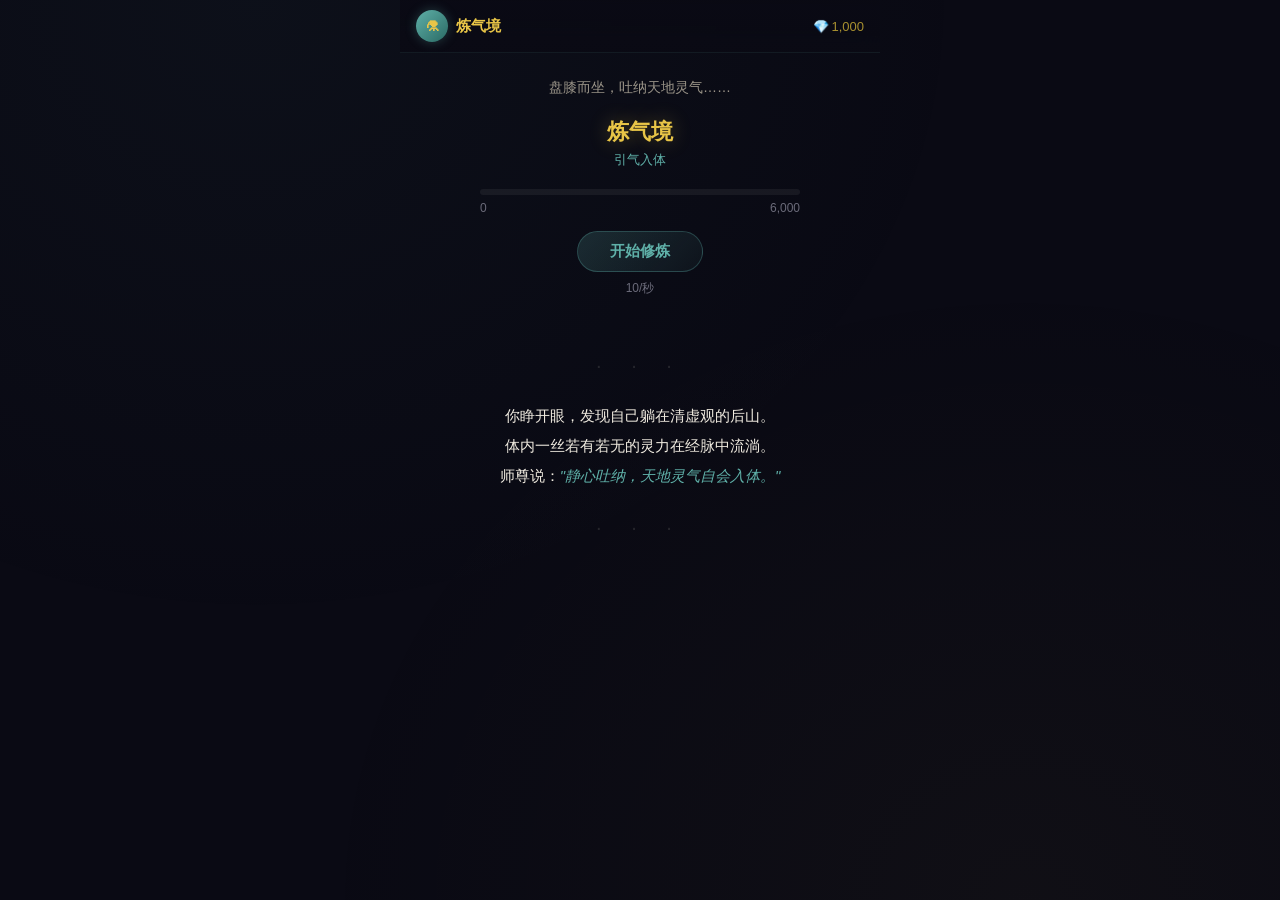
==== index_scroll.html @ 84c9aa70 "v4 一卷修仙 - 放弃12页架构,回归HTML5擅长的卷轴叙事" ====
<!DOCTYPE html>
<html lang="zh-CN">
<head>
<meta charset="UTF-8">
<meta name="viewport" content="width=device-width,initial-scale=1,maximum-scale=1,user-scalable=no">
<title>一卷修仙</title>
<style>
:root {
    --void: #0a0a14;
    --ink: #12122a;
    --jade: #5fb0a8;
    --gold: #e8c547;
    --gold-dim: #a89030;
    --paper: #f0ebe0;
    --paper-dim: #9a9488;
    --mist: #6b6b7a;
    --red: #c0392b;
    --card: rgba(18,18,42,0.85);
    --fade-line: rgba(240,235,224,0.06);
}
* { margin:0; padding:0; box-sizing:border-box; }
html { scroll-behavior:smooth; }
body {
    background: var(--void);
    color: var(--paper);
    font-family: 'STKaiti','KaiTi','楷体','Microsoft YaHei','微软雅黑',sans-serif;
    min-height:100vh;
    overflow-x:hidden;
    user-select:none;
    -webkit-user-select:none;
    -webkit-tap-highlight-color:transparent;
}
body::before {
    content:''; position:fixed; inset:0;
    background:
        radial-gradient(ellipse at 20% 0%, rgba(95,176,168,0.04) 0%, transparent 50%),
        radial-gradient(ellipse at 80% 100%, rgba(232,197,71,0.03) 0%, transparent 50%);
    pointer-events:none; z-index:0;
}
.app { max-width:480px; margin:0 auto; position:relative; z-index:1; }

/* ===== 顶栏 ===== */
.top-bar {
    position:sticky; top:0; z-index:100;
    display:flex; align-items:center; justify-content:space-between;
    padding:10px 16px;
    background:linear-gradient(180deg,rgba(10,10,20,0.96),rgba(10,10,20,0.88));
    backdrop-filter:blur(12px); -webkit-backdrop-filter:blur(12px);
    border-bottom:1px solid rgba(95,176,168,0.1);
}
.top-realm {
    display:flex; align-items:center; gap:8px;
    font-size:15px; font-weight:bold; color:var(--gold);
}
.top-realm .badge {
    width:32px; height:32px; border-radius:50%;
    background:linear-gradient(135deg,var(--jade),#2a6a64);
    display:flex; align-items:center; justify-content:center;
    font-size:16px; box-shadow:0 0 12px rgba(95,176,168,0.3);
}
.top-stones { font-size:13px; color:var(--gold-dim); }
.top-stones .icon { margin-right:2px; }

/* ===== 提示浮层 ===== */
.toast {
    position:fixed; top:60px; left:50%; transform:translateX(-50%) translateY(-20px);
    background:rgba(232,197,71,0.15); color:var(--gold);
    padding:6px 16px; border-radius:20px; font-size:13px;
    border:1px solid rgba(232,197,71,0.25);
    opacity:0; transition:all 0.4s; pointer-events:none; z-index:200;
}
.toast.show { opacity:1; transform:translateX(-50%) translateY(0); }
.toast.error { background:rgba(192,57,43,0.15); color:var(--red); border-color:rgba(192,57,43,0.25); }

/* ===== 主滚动区 ===== */
.scroll { padding:0 0 120px; }

/* ===== 叙事间隔 ===== */
.narrative {
    padding:28px 20px 20px; text-align:center;
    font-size:15px; line-height:2; color:var(--paper-dim);
    position:relative;
}
.narrative::before,.narrative::after {
    content:'· · ·'; display:block; text-align:center;
    color:rgba(240,235,224,0.12); font-size:20px; letter-spacing:12px;
    margin-bottom:16px;
}
.narrative::after { margin-bottom:0; margin-top:16px; }
.narrative.fresh { color:var(--paper); animation:fadeUp 0.8s ease; }

/* ===== 修炼区 ===== */
.cultivate-section {
    padding:20px; text-align:center;
}
.cultivate-section .intro {
    font-size:14px; color:var(--paper-dim); line-height:2;
    margin-bottom:16px;
}
.realm-display {
    display:inline-flex; flex-direction:column; align-items:center;
    margin-bottom:20px;
}
.realm-display .name {
    font-size:22px; font-weight:bold; color:var(--gold);
    text-shadow:0 0 20px rgba(232,197,71,0.3);
    margin-bottom:4px;
}
.realm-display .sub {
    font-size:13px; color:var(--jade);
}
.progress-wrap {
    width:100%; max-width:320px; margin:0 auto 16px;
}
.progress-bar {
    height:6px; background:rgba(255,255,255,0.06);
    border-radius:3px; overflow:hidden; margin-bottom:6px;
}
.progress-fill {
    height:100%; border-radius:3px;
    background:linear-gradient(90deg,var(--jade),var(--gold));
    transition:width 0.3s;
    box-shadow:0 0 8px rgba(95,176,168,0.4);
}
.progress-label {
    display:flex; justify-content:space-between;
    font-size:12px; color:var(--mist);
}

/* ===== 按钮 ===== */
.btn {
    display:inline-block; padding:10px 32px; border-radius:24px;
    font-size:15px; font-family:inherit; font-weight:bold;
    cursor:pointer; transition:all 0.3s;
    border:1px solid transparent;
    position:relative; overflow:hidden;
}
.btn-cultivate {
    background:linear-gradient(135deg,rgba(95,176,168,0.2),rgba(95,176,168,0.05));
    border-color:rgba(95,176,168,0.3); color:var(--jade);
}
.btn-cultivate:hover { border-color:var(--jade); box-shadow:0 0 20px rgba(95,176,168,0.2); }
.btn-cultivate.active {
    background:linear-gradient(135deg,var(--jade),#2a6a64);
    color:#fff; border-color:var(--jade);
    animation:pulse 2s infinite;
}
.btn-breakthrough {
    background:linear-gradient(135deg,rgba(232,197,71,0.25),rgba(232,197,71,0.08));
    border-color:rgba(232,197,71,0.35); color:var(--gold);
    font-size:18px; padding:14px 48px; letter-spacing:4px;
}
.btn-breakthrough:hover { border-color:var(--gold); box-shadow:0 0 30px rgba(232,197,71,0.25); }
.btn-sm {
    padding:6px 16px; font-size:13px; border-radius:16px;
}
.btn-buy {
    background:rgba(232,197,71,0.12); border-color:rgba(232,197,71,0.25); color:var(--gold-dim);
}
.btn-buy:hover { border-color:var(--gold); color:var(--gold); }
.btn-learn {
    background:rgba(95,176,168,0.12); border-color:rgba(95,176,168,0.25); color:var(--jade);
}
.btn-learn:hover { border-color:var(--jade); }
.btn-owned { opacity:0.4; cursor:default; }
.btn-choice {
    background:rgba(95,176,168,0.1); border-color:rgba(95,176,168,0.2); color:var(--paper);
    width:100%; text-align:left; padding:12px 16px; border-radius:12px; margin-bottom:6px;
}
.btn-choice:hover { border-color:var(--jade); background:rgba(95,176,168,0.15); }

/* ===== 系统卡片 ===== */
.system-section {
    margin:16px 16px 24px;
    background:var(--card);
    border:1px solid rgba(95,176,168,0.08);
    border-radius:16px;
    padding:20px;
    backdrop-filter:blur(8px);
    display:none;
}
.system-section.unlocked { display:block; animation:fadeUp 0.5s ease; }
.system-section .section-title {
    font-size:16px; font-weight:bold; color:var(--gold);
    margin-bottom:16px; display:flex; align-items:center; gap:8px;
}
.system-section .section-title::before { content:'✦'; color:var(--gold); font-size:14px; }

/* 功法卡片 */
.skill-card {
    display:flex; align-items:center; justify-content:space-between;
    padding:12px; margin-bottom:8px;
    background:rgba(255,255,255,0.03); border-radius:10px;
    border:1px solid rgba(255,255,255,0.04);
}
.skill-card:last-child { margin-bottom:0; }
.skill-info { flex:1; }
.skill-info .name { font-size:14px; color:var(--paper); margin-bottom:2px; }
.skill-info .name .grade { font-size:12px; margin-left:6px; }
.skill-info .name .grade.earth { color:#7b5ea7; }
.skill-info .name .grade.spirit { color:#5fb0a8; }
.skill-info .name .grade.sky { color:var(--gold); }
.skill-info .desc { font-size:12px; color:var(--mist); }
.skill-cost { font-size:12px; color:var(--gold-dim); margin-right:8px; flex-shrink:0; }

/* 丹药卡片 */
.pill-card {
    display:flex; align-items:center; justify-content:space-between;
    padding:10px 12px; margin-bottom:6px;
    background:rgba(255,255,255,0.03); border-radius:10px;
    border:1px solid rgba(255,255,255,0.04);
}
.pill-card:last-child { margin-bottom:0; }
.pill-info .name { font-size:13px; color:var(--paper); }
.pill-info .effect { font-size:12px; color:var(--mist); }
.pill-cost { font-size:12px; color:var(--gold-dim); margin-right:8px; }
.pill-qty { font-size:12px; color:var(--jade); margin-right:8px; }

/* 商店物品 */
.shop-card {
    display:flex; align-items:center; justify-content:space-between;
    padding:10px 12px; margin-bottom:6px;
    background:rgba(255,255,255,0.03); border-radius:10px;
    border:1px solid rgba(255,255,255,0.04);
}
.shop-card:last-child { margin-bottom:0; }

/* 奇遇卡片 */
.encounter-card {
    margin:24px 16px; padding:20px;
    background:linear-gradient(135deg,rgba(232,197,71,0.05),rgba(95,176,168,0.05));
    border:1px solid rgba(232,197,71,0.15); border-radius:16px;
    animation:slideIn 0.5s ease;
}
.encounter-card .enc-title {
    font-size:15px; font-weight:bold; color:var(--gold); margin-bottom:10px;
}
.encounter-card .enc-desc {
    font-size:13px; color:var(--paper-dim); line-height:1.8; margin-bottom:14px;
}
.encounter-card .enc-resolved {
    color:var(--mist); font-style:italic;
}

/* 突破区 */
.breakthrough-zone {
    margin:24px 16px; padding:24px;
    background:linear-gradient(135deg,rgba(232,197,71,0.08),rgba(255,165,0,0.04));
    border:2px solid rgba(232,197,71,0.3); border-radius:20px;
    text-align:center;
    display:none; animation:fadeUp 0.5s ease;
}
.breakthrough-zone.ready { display:block; }
.breakthrough-zone .bt-arrow { font-size:24px; color:var(--gold-dim); margin:8px 0; }
.breakthrough-zone .bt-rate { font-size:13px; color:var(--mist); margin:12px 0; }

/* 底部占位 */
.bottom-pad { height:80px; }

/* ===== 动画 ===== */
@keyframes fadeUp {
    from { opacity:0; transform:translateY(16px); }
    to { opacity:1; transform:translateY(0); }
}
@keyframes slideIn {
    from { opacity:0; transform:translateX(-20px); }
    to { opacity:1; transform:translateX(0); }
}
@keyframes pulse {
    0%,100% { box-shadow:0 0 8px rgba(95,176,168,0.3); }
    50% { box-shadow:0 0 20px rgba(95,176,168,0.6); }
}
@keyframes breakthroughFlash {
    0% { box-shadow:0 0 0 rgba(232,197,71,0); }
    50% { box-shadow:0 0 60px rgba(232,197,71,0.6),0 0 120px rgba(255,165,0,0.3); }
    100% { box-shadow:0 0 0 rgba(232,197,71,0); }
}
.breakthrough-success { animation:breakthroughFlash 1.5s ease; }

/* 响应式 */
@media (max-width:400px) {
    .system-section { margin:10px 10px 18px; padding:14px; }
    .encounter-card { margin:18px 10px; padding:16px; }
    .cultivate-section { padding:16px 12px; }
}
</style>
</head>
<body>
<div class="app">
    <!-- 顶栏 -->
    <div class="top-bar">
        <div class="top-realm">
            <div class="badge" id="topBadge">⚗</div>
            <span id="topRealm">炼气境</span>
        </div>
        <div class="top-stones"><span class="icon">💎</span><span id="topStones">0</span></div>
    </div>

    <!-- 提示 -->
    <div class="toast" id="toast"></div>

    <!-- 主滚动 -->
    <div class="scroll" id="scroll">

        <!-- 修炼区 -->
        <div class="cultivate-section" id="cultivateSection">
            <div class="intro" id="introText">盘膝而坐，吐纳天地灵气……</div>
            <div class="realm-display">
                <div class="name" id="realmName">炼气境</div>
                <div class="sub" id="subLevelText">第一层</div>
            </div>
            <div class="progress-wrap">
                <div class="progress-bar"><div class="progress-fill" id="progressFill" style="width:0%"></div></div>
                <div class="progress-label">
                    <span id="progressCurrent">0</span>
                    <span id="progressTarget">1,000</span>
                </div>
            </div>
            <button class="btn btn-cultivate" id="btnCultivate" onclick="toggleCultivate()">开始修炼</button>
            <div style="font-size:12px;color:var(--mist);margin-top:8px;" id="speedDisplay">10/秒</div>
        </div>

        <!-- 突破区 -->
        <div class="breakthrough-zone" id="breakthroughZone">
            <div style="font-size:16px;color:var(--gold);font-weight:bold;" id="btFrom">炼气境</div>
            <div class="bt-arrow">↓ 突破 ↓</div>
            <div style="font-size:18px;color:var(--gold);font-weight:bold;" id="btTo">筑基境</div>
            <div class="bt-rate">成功率 <span id="btRate" style="color:var(--jade);font-weight:bold;">75%</span></div>
            <button class="btn btn-breakthrough" onclick="attemptBreakthrough()">冲 击 境 界</button>
        </div>

        <!-- 叙事间隔（动态插入） -->
        <div id="narrativeZone"></div>

        <!-- 功法区 -->
        <div class="system-section" id="skillsSection">
            <div class="section-title">功法阁</div>
            <div id="skillsList"></div>
        </div>

        <!-- 丹药区 -->
        <div class="system-section" id="pillsSection">
            <div class="section-title">炼丹房</div>
            <div id="pillsList"></div>
        </div>

        <!-- 商店区 -->
        <div class="system-section" id="shopSection">
            <div class="section-title">灵宝阁</div>
            <div id="shopList"></div>
        </div>

        <!-- 奇遇动态插入点 -->
        <div id="encounterZone"></div>

        <div class="bottom-pad"></div>
    </div>
</div>

<script>
// ==================== 游戏数据 ====================
const REALMS = [
    { id:1, name:'炼气境', short:'炼气', subNames:['引气入体','灵气运转','内视周天','气贯百骸','丹田初开','灵气化雾','神念初成','内外合一','炼气圆满'], cult:[0,100,250,500,900,1500,2500,4000,6000], speed:1.0, slots:1, btRate:85 },
    { id:2, name:'筑基境', short:'筑基', subNames:['灵力凝液','经脉重塑','神识开辟','真元初生','道基稳固','神念如丝','百脉贯通','灵力汹涌','筑基圆满'], cult:[6000,7500,9500,12000,15500,20000,26000,34000,44000], speed:1.5, slots:2, btRate:75 },
    { id:3, name:'金丹境', short:'金丹', subNames:['丹胚凝结','心火煅丹','金纹浮现','灵丹旋转','丹气外放','神通初显','丹成九转','七彩丹霞','金丹圆满'], cult:[44000,55000,69000,86000,107000,133000,165000,205000,255000], speed:2.0, slots:3, btRate:65 },
    { id:4, name:'元婴境', short:'元婴', subNames:['神识化婴','元婴初啼','灵婴成长','元婴出窍','神游太虚','元婴御剑','灵婴通玄','天劫感应','元婴圆满'], cult:[255000,310000,380000,470000,580000,720000,890000,1100000,1360000], speed:3.0, slots:4, btRate:55 },
    { id:5, name:'化神境', short:'化神', subNames:['法则初悟','分魂炼神','神域雏形','万法归宗','天人感应','神念化界','因果初窥','道心通明','化神圆满'], cult:[1360000,1650000,2000000,2420000,2930000,3550000,4300000,5200000,6300000], speed:5.0, slots:5, btRate:45 },
];

const SKILL_GRADES = { earth:'地品', spirit:'灵品', sky:'天品' };
const SKILL_GRADE_COLORS = { earth:'earth', spirit:'spirit', sky:'sky' };

const SKILLS = [
    { id:1, name:'归元吐纳术', grade:'earth', realm:2, cost:500,  desc:'吐纳效率+10%',    effect:{speedBonus:0.1} },
    { id:2, name:'星辰引气诀', grade:'earth', realm:2, cost:800,  desc:'夜间修炼速度+20%', effect:{speedBonus:0.15} },
    { id:3, name:'青木长生功', grade:'spirit', realm:2, cost:2000, desc:'修炼速度+25%',    effect:{speedBonus:0.25} },
    { id:4, name:'太乙真经',   grade:'spirit', realm:3, cost:5000, desc:'修炼速度+35%',    effect:{speedBonus:0.35} },
    { id:5, name:'五雷正法',   grade:'spirit', realm:3, cost:3000, desc:'突破成功率+10%',  effect:{btBonus:0.10} },
    { id:6, name:'九天玄功',   grade:'sky',    realm:4, cost:12000,desc:'修炼速度+50%',    effect:{speedBonus:0.50} },
    { id:7, name:'混沌吞天诀', grade:'sky',    realm:5, cost:30000,desc:'修炼速度+80%',    effect:{speedBonus:0.80} },
];

const RECIPES = [
    { id:1, name:'聚气散',  realm:3, cost:200,  desc:'瞬间获得500修为', effect:{cultivation:500} },
    { id:2, name:'凝神丹',  realm:3, cost:400,  desc:'修炼速度翻倍(30秒)', effect:{speedBoost:2, duration:30} },
    { id:3, name:'筑基丹',  realm:3, cost:1000, desc:'突破成功率+20%',     effect:{btBonus:0.20} },
    { id:4, name:'升婴丹',  realm:4, cost:3000, desc:'突破成功率+30%',     effect:{btBonus:0.30} },
];

const STORE_ITEMS = [
    { id:1, name:'灵草',     realm:3, cost:150,  desc:'炼丹材料' },
    { id:2, name:'玄铁',     realm:3, cost:300,  desc:'炼制法器' },
    { id:3, name:'悟道茶',   realm:4, cost:2000, desc:'修为+2000' },
    { id:4, name:'灵石碎块', realm:3, cost:500,  desc:'获得1000灵石', effect:{stones:1000} },
];

const ENCOUNTERS = [
    { desc:'路遇一位白须老者，他打量你片刻，微微一笑。', choices:[
        { text:'上前请教', result:'老者传授了你一段口诀，修为大增！', effect:{cultivation:500} },
        { text:'拱手作别', result:'老者飘然远去，留下一个储物袋。',  effect:{stones:300} },
    ]},
    { desc:'前方山谷间隐隐有宝光闪烁，似乎有灵物出世。', choices:[
        { text:'前往探查', result:'你发现了一株千年灵芝！', effect:{cultivation:800} },
        { text:'绕道而行', result:'安全通过，但总觉得错过了什么。', effect:{stones:100} },
    ]},
    { desc:'一只受伤的灵狐拦住了去路，哀求地望着你。', choices:[
        { text:'出手救治', result:'灵狐感激涕零，引你找到一处灵脉。', effect:{cultivation:1000} },
        { text:'置之不理', result:'灵狐哀鸣一声消失在丛林中。', effect:{} },
    ]},
    { desc:'天边乌云汇聚，雷声隐隐，似有人在此渡劫。', choices:[
        { text:'远观感悟', result:'观摩雷劫让你对天道有了新的体悟。', effect:{cultivation:600} },
        { text:'速速远离', result:'你安全离开，顺手捡到一块雷击木。', effect:{stones:500} },
    ]},
];

// ==================== 玩家状态 ====================
let player = {
    realm: 1,
    subLevel: 1,
    cultivation: 0,
    spiritStones: 1000,
    skills: [],
    pills: {},
    autoCultivating: false,
    encounterTimer: 0,
    speedBoost: { active:false, multiplier:1, endTime:0 },
    btBoosts: [],
};

// ==================== 存档 ====================
function save() {
    localStorage.setItem('scroll_cultivation', JSON.stringify(player));
}
function load() {
    const raw = localStorage.getItem('scroll_cultivation');
    if (raw) {
        try {
            const saved = JSON.parse(raw);
            player = { ...player, ...saved };
        } catch(e) {}
    }
}

// ==================== 工具 ====================
function fmt(n) {
    if (n >= 1e8) return (n/1e8).toFixed(1)+'亿';
    if (n >= 1e4) return (n/1e4).toFixed(1)+'万';
    return Math.floor(n).toLocaleString();
}
function getRealm() { return REALMS[player.realm - 1]; }
function getSubCult(realmIdx, subIdx) {
    const r = REALMS[realmIdx];
    return r.cult[Math.min(subIdx, 8)] || r.cult[8];
}
function getTotalSpeedBonuses() {
    let bonus = 0;
    player.skills.forEach(sid => {
        const sk = SKILLS.find(s => s.id === sid);
        if (sk && sk.effect.speedBonus) bonus += sk.effect.speedBonus;
    });
    return bonus;
}
function getCultivationGain() {
    const realm = getRealm();
    let base = 10 * realm.speed;
    base *= (1 + getTotalSpeedBonuses());
    if (player.speedBoost.active && Date.now() < player.speedBoost.endTime) {
        base *= player.speedBoost.multiplier;
    }
    return Math.floor(base);
}
function getBtRate() {
    const realm = getRealm();
    let rate = realm.btRate / 100;
    player.skills.forEach(sid => {
        const sk = SKILLS.find(s => s.id === sid);
        if (sk && sk.effect.btBonus) rate += sk.effect.btBonus;
    });
    player.btBoosts.forEach(b => rate += b);
    return Math.min(0.95, rate);
}

// ==================== 渲染 ====================
function updateTopBar() {
    const realm = getRealm();
    document.getElementById('topRealm').textContent = realm.name;
    document.getElementById('topBadge').textContent = ['⚗','🔮','💎','👁','🌟'][Math.min(player.realm-1, 4)];
    document.getElementById('topStones').textContent = fmt(player.spiritStones);
}
function updateCultivateSection() {
    const realm = getRealm();
    const subIdx = player.subLevel - 1;
    document.getElementById('realmName').textContent = realm.name;
    document.getElementById('subLevelText').textContent = realm.subNames[subIdx] || `第${player.subLevel}层`;
    document.getElementById('speedDisplay').textContent = getCultivationGain() + '/秒';

    const currentTarget = getSubCult(player.realm - 1, subIdx);
    const prevTarget = subIdx > 0 ? getSubCult(player.realm - 1, subIdx - 1) : 0;
    const range = currentTarget - prevTarget;
    const progress = range > 0 ? Math.min(100, ((player.cultivation - prevTarget) / range) * 100) : 0;

    document.getElementById('progressFill').style.width = progress + '%';
    document.getElementById('progressCurrent').textContent = fmt(player.cultivation);
    document.getElementById('progressTarget').textContent = fmt(currentTarget);

    // 突破按钮
    const btn = document.getElementById('btnCultivate');
    if (player.autoCultivating) {
        btn.textContent = '修炼中…';
        btn.classList.add('active');
    } else {
        btn.textContent = '开始修炼';
        btn.classList.remove('active');
    }

    // 突破区
    const btZone = document.getElementById('breakthroughZone');
    if (player.subLevel >= 10 && player.realm < REALMS.length) {
        btZone.classList.add('ready');
        const nextRealm = REALMS[player.realm];
        document.getElementById('btFrom').textContent = realm.name;
        document.getElementById('btTo').textContent = nextRealm.name;
        document.getElementById('btRate').textContent = Math.floor(getBtRate() * 100) + '%';
    } else {
        btZone.classList.remove('ready');
    }
}
function renderSkills() {
    const container = document.getElementById('skillsList');
    const realm = getRealm();
    let html = '';
    const available = SKILLS.filter(s => s.realm <= player.realm);
    if (available.length === 0) {
        html = '<div style="text-align:center;color:var(--mist);padding:16px;">暂无可用功法</div>';
    } else {
        available.forEach(sk => {
            const owned = player.skills.includes(sk.id);
            html += `<div class="skill-card">
                <div class="skill-info">
                    <div class="name">${sk.name}<span class="grade ${SKILL_GRADE_COLORS[sk.grade]}">${SKILL_GRADES[sk.grade]}</span></div>
                    <div class="desc">${sk.desc}</div>
                </div>
                ${owned
                    ? '<span class="skill-cost" style="color:var(--jade);">已习得</span>'
                    : `<span class="skill-cost">💎${fmt(sk.cost)}</span><button class="btn btn-sm btn-learn" onclick="learnSkill(${sk.id})">参悟</button>`
                }
            </div>`;
        });
    }
    container.innerHTML = html;
}
function renderPills() {
    const container = document.getElementById('pillsList');
    let html = '';
    const available = RECIPES.filter(r => r.realm <= player.realm);
    if (available.length === 0) {
        html = '<div style="text-align:center;color:var(--mist);padding:16px;">丹炉冷清，暂无可炼之丹</div>';
    } else {
        available.forEach(r => {
            const qty = player.pills[r.id] || 0;
            html += `<div class="pill-card">
                <div class="pill-info">
                    <div class="name">${r.name}</div>
                    <div class="effect">${r.desc}</div>
                </div>
                <span class="pill-qty">×${qty}</span>
                <span class="pill-cost">💎${fmt(r.cost)}</span>
                <button class="btn btn-sm btn-learn" onclick="concoctPill(${r.id})">炼制</button>
            </div>`;
        });
    }
    if (Object.values(player.pills).some(v => v > 0)) {
        html += '<div style="margin-top:12px;font-size:12px;color:var(--mist);">点击使用：</div>';
        for (const [id, qty] of Object.entries(player.pills)) {
            if (qty <= 0) continue;
            const r = RECIPES.find(r => r.id === parseInt(id));
            if (!r) continue;
            html += `<div class="pill-card" style="margin-top:4px;">
                <div class="pill-info"><div class="name">${r.name} ×${qty}</div></div>
                <button class="btn btn-sm btn-buy" onclick="usePill(${r.id})">使用</button>
            </div>`;
        }
    }
    container.innerHTML = html;
}
function renderShop() {
    const container = document.getElementById('shopList');
    let html = '';
    const available = STORE_ITEMS.filter(item => item.realm <= player.realm);
    available.forEach(item => {
        html += `<div class="shop-card">
            <div class="pill-info">
                <div class="name">${item.name}</div>
                <div class="effect">${item.desc}</div>
            </div>
            <span class="pill-cost">💎${fmt(item.cost)}</span>
            <button class="btn btn-sm btn-buy" onclick="buyItem(${item.id})">购买</button>
        </div>`;
    });
    container.innerHTML = html || '<div style="text-align:center;color:var(--mist);padding:16px;">暂无货品</div>';
}
function updateSystems() {
    // 解锁系统
    const unlockMap = { 2:'skillsSection', 3:'pillsSection', 3:'shopSection' };
    // skills unlock at realm 2
    if (player.realm >= 2) document.getElementById('skillsSection').classList.add('unlocked');
    if (player.realm >= 3) {
        document.getElementById('pillsSection').classList.add('unlocked');
        document.getElementById('shopSection').classList.add('unlocked');
    }
}
function updateAll() {
    updateTopBar();
    updateCultivateSection();
    updateSystems();
    renderSkills();
    renderPills();
    renderShop();
    save();
}

// ==================== 操作 ====================
function showToast(msg, type) {
    const t = document.getElementById('toast');
    t.textContent = msg;
    t.className = 'toast ' + (type || '');
    t.classList.add('show');
    clearTimeout(t._timeout);
    t._timeout = setTimeout(() => t.classList.remove('show'), 2000);
}
function toggleCultivate() {
    player.autoCultivating = !player.autoCultivating;
    updateCultivateSection();
}
function attemptBreakthrough() {
    if (player.subLevel < 10) { showToast('修为不足，无法突破','error'); return; }
    const rate = getBtRate();
    const success = Math.random() < rate;

    const btZone = document.getElementById('breakthroughZone');

    if (success) {
        btZone.classList.add('breakthrough-success');
        setTimeout(() => btZone.classList.remove('breakthrough-success'), 1500);

        player.realm++;
        player.subLevel = 1;
        player.cultivation = getSubCult(player.realm - 1, 0);
        player.btBoosts = [];

        const newRealm = getRealm();
        // 突破奖励灵石
        const reward = player.realm <= 3 ? 1000 : player.realm <= 5 ? 5000 : 20000;
        player.spiritStones += reward;

        // 叙事
        const narratives = [
            '', '',
            '筑基成功！丹田内灵气凝液，你的感知范围扩大了数倍。从此脱离凡胎，踏上真正的修仙之路。',
            '金丹凝聚！一颗金灿灿的丹丸悬浮丹田中央，周身百骸尽数贯通。天地灵气疯狂涌入，你可御剑飞行，亦可开炉炼丹。',
            '元婴初啼！体内灵婴睁开双眼，你第一次以神识观照天地。万物法则了然于胸，从此神游太虚，无所拘束。',
            '化神已成！法则初悟，道心通明。一念之间神识可覆盖百里，你已站在此界的巅峰——但你知道，这仅仅是开始。',
        ];
        const narrativeZone = document.getElementById('narrativeZone');
        const msg = narratives[player.realm] || `突破至${newRealm.name}！新的天地在你面前展开……`;
        narrativeZone.innerHTML = `<div class="narrative fresh">${msg}<br><span style="color:var(--gold);font-size:13px;">获得突破奖励 💎${fmt(reward)}</span></div>`;
        document.getElementById('encounterZone').innerHTML = '';

        showToast(`突破成功！踏入${newRealm.name}`);

    } else {
        showToast('突破失败！修为受损，继续修炼吧…', 'error');
        player.cultivation = Math.floor(player.cultivation * 0.7);
        player.subLevel = Math.max(1, player.subLevel - 1);
    }

    updateAll();

    // 滚动到叙事区
    setTimeout(() => {
        const nz = document.getElementById('narrativeZone');
        if (nz.children.length) nz.children[0].scrollIntoView({ behavior:'smooth', block:'center' });
    }, 200);
}
function learnSkill(id) {
    const sk = SKILLS.find(s => s.id === id);
    if (!sk) return;
    if (player.skills.includes(id)) { showToast('已习得此功法','error'); return; }
    if (player.spiritStones < sk.cost) { showToast('灵石不足','error'); return; }
    if (sk.realm > player.realm) { showToast('境界不足','error'); return; }

    player.spiritStones -= sk.cost;
    player.skills.push(id);
    showToast(`习得 ${sk.name}！`);
    updateAll();
}
function concoctPill(id) {
    const r = RECIPES.find(r => r.id === id);
    if (!r) return;
    if (player.spiritStones < r.cost) { showToast('灵石不足','error'); return; }
    player.spiritStones -= r.cost;
    player.pills[id] = (player.pills[id] || 0) + 1;
    showToast(`炼制成功：${r.name}`);
    updateAll();
}
function usePill(id) {
    const r = RECIPES.find(r => r.id === id);
    if (!r) return;
    if (!player.pills[id]) { showToast('没有此丹药','error'); return; }
    player.pills[id]--;

    const eff = r.effect;
    if (eff.cultivation) {
        player.cultivation += eff.cultivation;
        showToast(`使用${r.name}，修为+${fmt(eff.cultivation)}`);
    }
    if (eff.speedBoost) {
        player.speedBoost = { active:true, multiplier:eff.speedBoost, endTime:Date.now() + eff.duration * 1000 };
        showToast(`使用${r.name}，修炼速度×${eff.speedBoost}！(${eff.duration}秒)`);
    }
    if (eff.btBonus) {
        player.btBoosts.push(eff.btBonus);
        showToast(`使用${r.name}，突破成功率+${Math.floor(eff.btBonus*100)}%`);
    }

    updateAll();
}
function buyItem(id) {
    const item = STORE_ITEMS.find(i => i.id === id);
    if (!item) return;
    if (player.spiritStones < item.cost) { showToast('灵石不足','error'); return; }

    player.spiritStones -= item.cost;
    if (item.effect) {
        if (item.effect.stones) player.spiritStones += item.effect.stones;
        if (item.effect.cultivation) player.cultivation += item.effect.cultivation;
    }
    showToast(`购买成功：${item.name}`);
    updateAll();
}

// ==================== 奇遇系统 ====================
let activeEncounter = null;
function triggerEncounter() {
    if (player.realm < 3) return;
    if (activeEncounter) return;

    const enc = ENCOUNTERS[Math.floor(Math.random() * ENCOUNTERS.length)];
    activeEncounter = enc;

    let html = `<div class="encounter-card" id="encounterCard">
        <div class="enc-title">✦ 偶遇奇缘</div>
        <div class="enc-desc">${enc.desc}</div>`;
    enc.choices.forEach((c, i) => {
        html += `<button class="btn btn-choice" onclick="resolveEncounter(${i})">${c.text}</button>`;
    });
    html += '</div>';

    document.getElementById('encounterZone').innerHTML = html;
    setTimeout(() => {
        document.getElementById('encounterCard')?.scrollIntoView({ behavior:'smooth', block:'center' });
    }, 100);
}
function resolveEncounter(idx) {
    if (!activeEncounter) return;
    const choice = activeEncounter.choices[idx];
    const eff = choice.effect;

    if (eff.cultivation) player.cultivation += eff.cultivation;
    if (eff.stones) player.spiritStones += eff.stones;
    if (eff.skill && !player.skills.includes(eff.skill)) player.skills.push(eff.skill);

    const card = document.getElementById('encounterCard');
    if (card) {
        card.innerHTML = `<div class="enc-title">✦ ${choice.text}</div>
            <div class="enc-desc enc-resolved">${choice.result}</div>`;
        card.style.borderColor = 'rgba(95,176,168,0.2)';
    }

    showToast(choice.result);
    activeEncounter = null;
    updateAll();
}

// ==================== 游戏循环 ====================
function gameLoop() {
    if (player.autoCultivating) {
        const gain = getCultivationGain();
        player.cultivation += gain;
        player.encounterTimer += gain;

        // 检查升级
        const currentTarget = getSubCult(player.realm - 1, player.subLevel - 1);
        if (player.subLevel < 10 && player.cultivation >= currentTarget) {
            player.subLevel++;
            showToast(`突破至${getRealm().subNames[player.subLevel-1]}！`);
        }

        // 小层9后准备突破（subLevel=10）
        if (player.subLevel >= 9 && player.cultivation >= getSubCult(player.realm - 1, 8)) {
            player.subLevel = 10; // ready for breakthrough
        }

        // 奇遇触发
        if (player.encounterTimer > 5000 + Math.random() * 5000) {
            player.encounterTimer = 0;
            triggerEncounter();
        }

        updateCultivateSection();
    }

    // 速度加成过期检查
    if (player.speedBoost.active && Date.now() >= player.speedBoost.endTime) {
        player.speedBoost.active = false;
    }

    save();
}

// ==================== 启动 ====================
function init() {
    load();
    updateAll();

    // 初始状态：如果老玩家，根据境界解锁
    if (player.realm >= 2) {
        document.getElementById('skillsSection').classList.add('unlocked');
    }
    if (player.realm >= 3) {
        document.getElementById('pillsSection').classList.add('unlocked');
        document.getElementById('shopSection').classList.add('unlocked');
    }

    // 刷新修炼区
    updateCultivateSection();
}

init();
setInterval(gameLoop, 1000);

// 初始叙事
if (player.realm === 1) {
    document.getElementById('narrativeZone').innerHTML = `
        <div class="narrative fresh">
            你睁开眼，发现自己躺在清虚观的后山。<br>
            体内一丝若有若无的灵力在经脉中流淌。<br>
            师尊说：<em style="color:var(--jade);">"静心吐纳，天地灵气自会入体。"</em>
        </div>`;
}
</script>
</body>
</html>
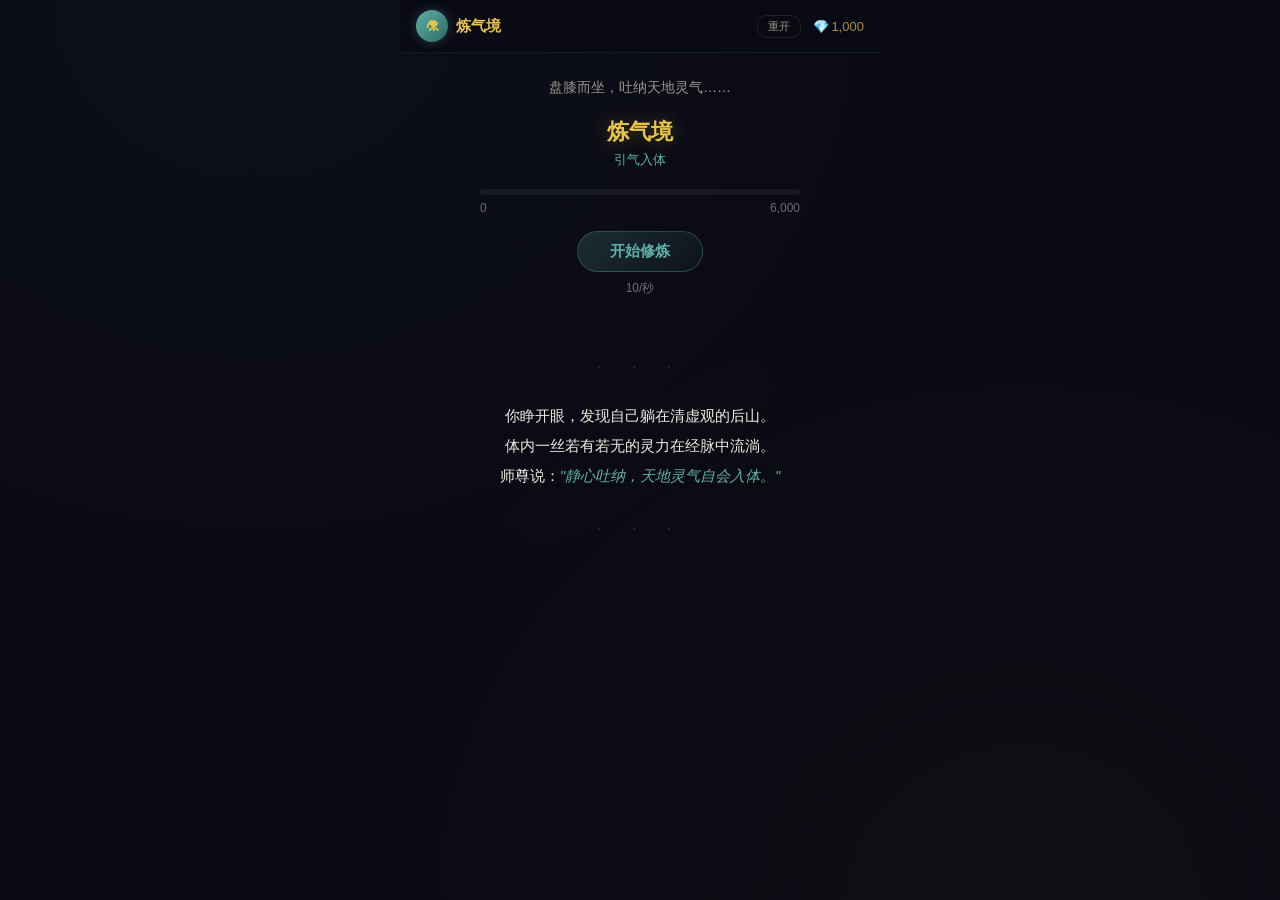
==== commit 660ac120: "添加重开按钮 修复老存档残留" ====
--- a/index_scroll.html
+++ b/index_scroll.html
@@ -293,7 +293,10 @@
             <div class="badge" id="topBadge">⚗</div>
             <span id="topRealm">炼气境</span>
         </div>
-        <div class="top-stones"><span class="icon">💎</span><span id="topStones">0</span></div>
+        <div style="display:flex;align-items:center;gap:12px;">
+            <button id="resetBtn" onclick="resetGame()" style="background:none;border:1px solid rgba(255,255,255,0.1);color:var(--paper-dim);font-size:11px;padding:3px 10px;border-radius:10px;cursor:pointer;font-family:inherit;">重开</button>
+            <div class="top-stones"><span class="icon">💎</span><span id="topStones">0</span></div>
+        </div>
     </div>
 
     <!-- 提示 -->
@@ -439,6 +442,11 @@
             player = { ...player, ...saved };
         } catch(e) {}
     }
+}
+function resetGame() {
+    if (!confirm('确定要重新开始吗？所有进度将丢失。')) return;
+    localStorage.removeItem('scroll_cultivation');
+    location.reload();
 }
 
 // ==================== 工具 ====================
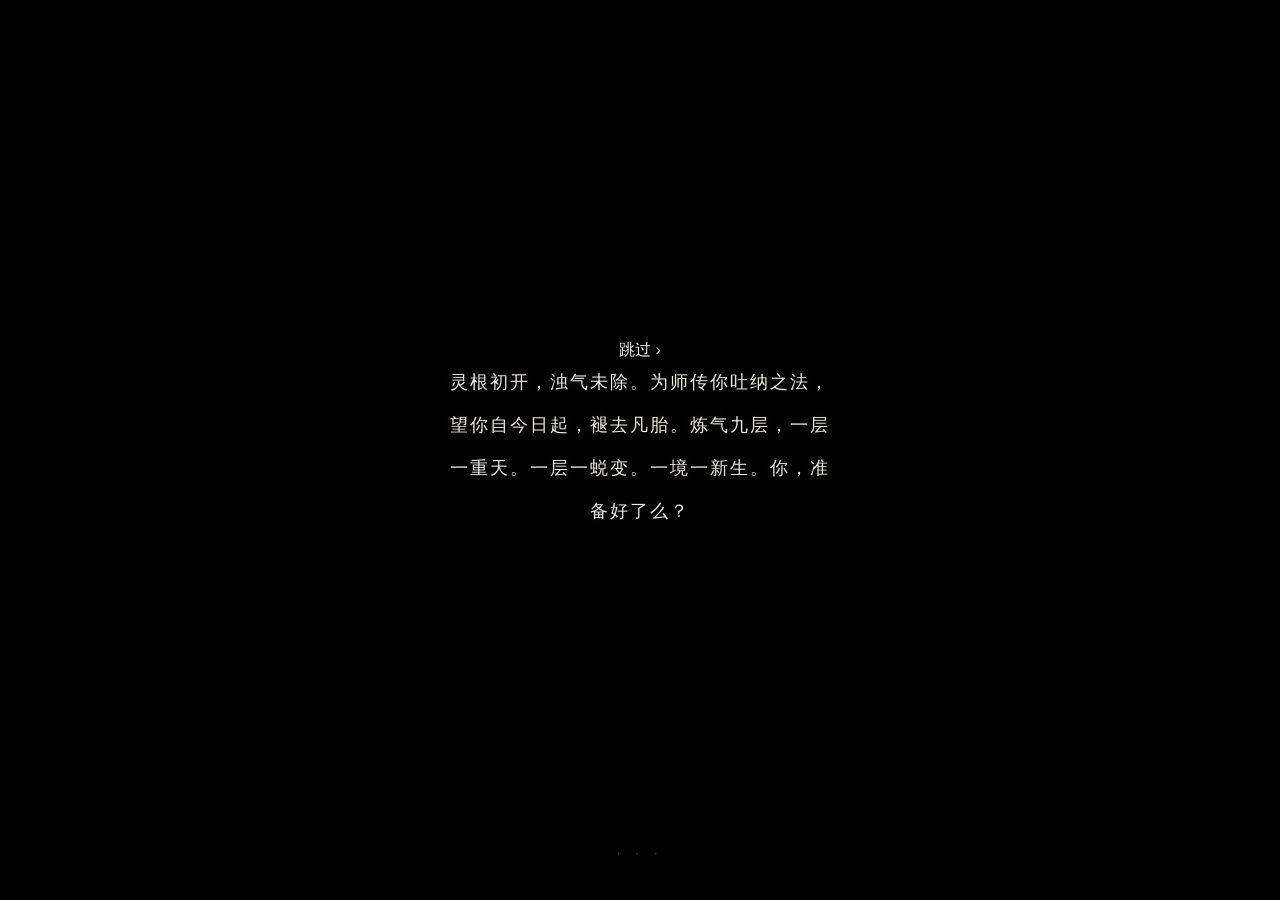
==== commit 8bcff1d4: "添加开篇章节:黑屏转场 + 炼气九层叙事" ====
--- a/index_scroll.html
+++ b/index_scroll.html
@@ -283,10 +283,71 @@
     .encounter-card { margin:18px 10px; padding:16px; }
     .cultivate-section { padding:16px 12px; }
 }
+
+/* ===== 开篇章节 ===== */
+.opening {
+    position:fixed; inset:0; z-index:1000;
+    background:#000;
+    display:flex; flex-direction:column;
+    align-items:center; justify-content:center;
+    padding:60px 30px; text-align:center;
+    transition:opacity 1.2s ease, visibility 1.2s ease;
+}
+.opening.fade-out { opacity:0; visibility:hidden; }
+.opening .ink {
+    font-family:'STKaiti','KaiTi','楷体',serif;
+    color:#f0ebe0; font-size:18px; line-height:2.4;
+    letter-spacing:2px;
+    max-width:380px;
+    min-height:200px;
+    white-space:pre-wrap;
+    text-shadow:0 0 20px rgba(240,235,224,0.15);
+}
+.opening .ink .char {
+    opacity:0; display:inline-block;
+    animation:charIn 0.5s forwards;
+}
+.opening .hint {
+    position:absolute; bottom:40px; left:50%;
+    transform:translateX(-50%);
+    color:rgba(240,235,224,0.3); font-size:12px;
+    letter-spacing:6px;
+    animation:blink 2s infinite;
+}
+.opening.skip-hint {
+    position:absolute; top:20px; right:20px;
+    color:rgba(240,235,224,0.25); font-size:11px;
+    cursor:pointer; padding:6px 12px;
+    border:1px solid rgba(240,235,224,0.1); border-radius:12px;
+}
+@keyframes charIn {
+    from { opacity:0; transform:translateY(8px); filter:blur(4px); }
+    to { opacity:1; transform:translateY(0); filter:blur(0); }
+}
+@keyframes blink {
+    0%,100% { opacity:0.2; }
+    50% { opacity:0.6; }
+}
+
+/* 黑屏过渡 */
+.blackout {
+    position:fixed; inset:0; z-index:999;
+    background:#000;
+    opacity:0; pointer-events:none;
+    transition:opacity 0.8s ease;
+}
+.blackout.show { opacity:1; }
 </style>
 </head>
 <body>
-<div class="app">
+<!-- 开篇章节 -->
+<div class="opening" id="opening">
+    <div class="skip-hint" onclick="skipOpening()">跳过 ›</div>
+    <div class="ink" id="openingInk"></div>
+    <div class="hint">· · ·</div>
+</div>
+<div class="blackout" id="blackout"></div>
+<div class="app" id="app" style="display:none;">
     <!-- 顶栏 -->
     <div class="top-bar">
         <div class="top-realm">
@@ -826,6 +887,68 @@
     save();
 }
 
+// ==================== 开篇章节 ====================
+const OPENING_TEXT = `灵根初开，浊气未除。
+为师传你吐纳之法，
+望你自今日起，褪去凡胎。
+炼气九层，
+一层一重天。
+一层一蜕变。
+一境一新生。
+你，准备好了么？`;
+
+let openingChars = [];
+let openingIdx = 0;
+let openingTimer = null;
+
+function startOpening() {
+    const el = document.getElementById('openingInk');
+    el.innerHTML = '';
+    // 每个字包成 <span class="char">
+    OPENING_TEXT.split('').forEach((ch, i) => {
+        const span = document.createElement('span');
+        span.className = 'char';
+        span.style.animationDelay = (i * 0.18) + 's';
+        if (ch === '\n') {
+            span.innerHTML = '<br>';
+        } else {
+            span.textContent = ch;
+        }
+        el.appendChild(span);
+    });
+    openingIdx = 0;
+    // 文本显示完 1.5s 后开始转场
+    const totalChars = OPENING_TEXT.replace(/\n/g, '').length;
+    const totalMs = totalChars * 180 + 1500;
+    openingTimer = setTimeout(goToGame, totalMs);
+}
+
+function skipOpening() {
+    if (openingTimer) clearTimeout(openingTimer);
+    goToGame();
+}
+
+function goToGame() {
+    const opening = document.getElementById('opening');
+    const blackout = document.getElementById('blackout');
+    const app = document.getElementById('app');
+    // 1. 开篇淡出
+    opening.classList.add('fade-out');
+    // 2. 黑屏出现
+    setTimeout(() => {
+        blackout.classList.add('show');
+        // 3. 隐藏开篇,显示游戏
+        setTimeout(() => {
+            opening.style.display = 'none';
+            app.style.display = 'block';
+            // 4. 黑屏淡出
+            setTimeout(() => {
+                blackout.classList.remove('show');
+            }, 100);
+        }, 800);
+    }, 1200);
+}
+
 // ==================== 启动 ====================
 function init() {
     load();
@@ -844,17 +967,37 @@
     updateCultivateSection();
 }
 
-init();
-setInterval(gameLoop, 1000);
-
-// 初始叙事
-if (player.realm === 1) {
-    document.getElementById('narrativeZone').innerHTML = `
-        <div class="narrative fresh">
-            你睁开眼，发现自己躺在清虚观的后山。<br>
-            体内一丝若有若无的灵力在经脉中流淌。<br>
-            师尊说：<em style="color:var(--jade);">"静心吐纳，天地灵气自会入体。"</em>
-        </div>`;
+// 如果是老存档,跳过开篇直接进入游戏
+const hasSave = !!localStorage.getItem('scroll_cultivation');
+if (hasSave) {
+    document.getElementById('opening').style.display = 'none';
+    document.getElementById('app').style.display = 'block';
+    init();
+    setInterval(gameLoop, 1000);
+    if (player.realm === 1) {
+        document.getElementById('narrativeZone').innerHTML = `
+            <div class="narrative fresh">
+                你睁开眼，发现自己躺在清虚观的后山。<br>
+                体内一丝若有若无的灵力在经脉中流淌。<br>
+                师尊说：<em style="color:var(--jade);">"静心吐纳，天地灵气自会入体。"</em>
+            </div>`;
+    }
+} else {
+    // 新玩家:显示开篇
+    startOpening();
+    // 开篇期间 init 不跑,等转场后启动
+    setTimeout(() => {
+        init();
+        setInterval(gameLoop, 1000);
+    }, 2000);
+    setTimeout(() => {
+        document.getElementById('narrativeZone').innerHTML = `
+            <div class="narrative fresh">
+                你睁开眼，发现自己躺在清虚观的后山。<br>
+                体内一丝若有若无的灵力在经脉中流淌。<br>
+                师尊说：<em style="color:var(--jade);">"静心吐纳，天地灵气自会入体。"</em>
+            </div>`;
+    }, 2500);
 }
 </script>
 </body>
